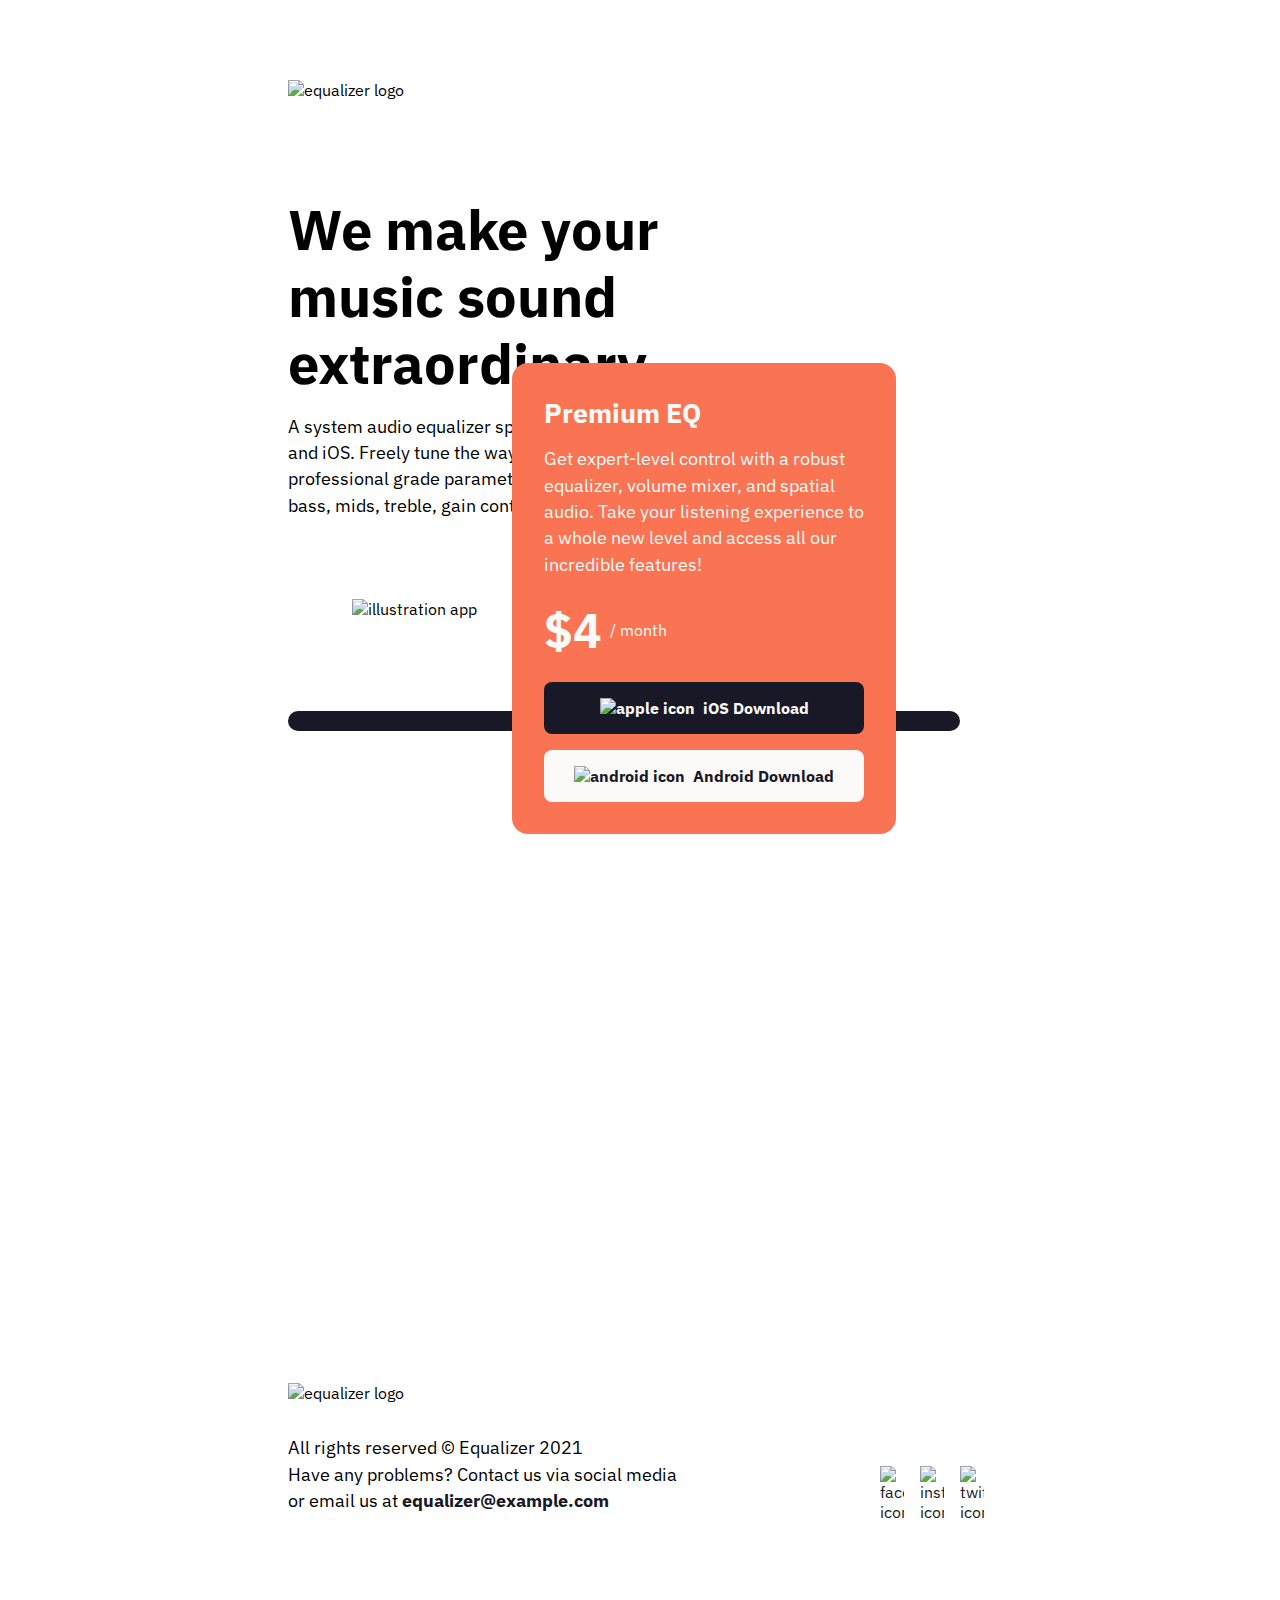
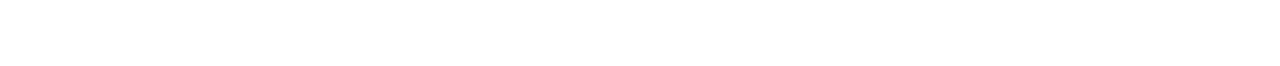
==== index.html @ f79d1f1d "move index.html and style.css files from public folder to root folder" ====
<!DOCTYPE html>
<html lang="en">
<head>
  <meta charset="UTF-8">
  <meta name="viewport" content="width=device-width, initial-scale=1.0">
  <link rel="stylesheet" href="style.css">
  <link rel="icon" type="image/png" sizes="32x32" href="./assets/favicon-32x32.png">
  <link rel="preconnect" href="https://fonts.googleapis.com">
  <link rel="preconnect" href="https://fonts.gstatic.com" crossorigin>
  <link href="https://fonts.googleapis.com/css2?family=IBM+Plex+Sans:wght@400;700&display=swap" rel="stylesheet">
  <title>Frontend Mentor | Equalizer landing page</title>
</head>
<body class="content">
  <div class="container">
    <header class="top-section">
      <img class="main-logo" src="./assets/logo.svg" alt="equalizer logo">
      <h1 class="main-title">We make your music sound extraordinary.</h1>
      <p class="main-title-description"> A system audio equalizer specifically designed for Android and iOS. Freely tune the 
        way your music sounds with a professional grade parametric EQ & volume mixer. Control 
        bass, mids, treble, gain control, reverb, and more!</p>
    </header>

    <main>
      <section class="main-section">
        <div class="mobile-app bg-primary-dark">
          <img class="main-image-app" src="./assets/illustration-app.png" alt="illustration app">
        </div>
        <div class="subscription-section bg-primary-coral">
        <h2 class="subscription-title">Premium EQ</h2>

          <p class="subscription-description">Get expert-level control with a robust equalizer, volume mixer, and spatial audio. Take 
            your listening experience to a whole new level and access all our incredible features!</p>

          <p class="subscription-availability"><span class="subscription-price">$4</span> / month</p>

          <button class="btn ios btn-bg-dark" type="button"><img class="icon" src="./assets/icon-apple.svg" alt="apple icon">iOS Download</button>
          <button class="btn android btn-bg-white" type="button"><img class="icon" src="./assets/icon-android.svg" alt="android icon">Android Download</button>
          </div>
      </section>
    </main>
    
    <footer class="bottom-section">
      <img class="main-logo" src="./assets/logo.svg" alt="equalizer logo">
      <div>
        <p class="copyright">All rights reserved © Equalizer 2021</p>
        <p class="contact-us">Have any problems? Contact us via social media or email us at <span class="contact-us-email">equalizer@example.com</span></p>
      </div>
      <div class="social-links">
        <img src="./assets/icon-facebook.svg" alt="facebook icon">
        <img src="./assets/icon-instagram.svg" alt="instagram icon">
        <img src="./assets/icon-twitter.svg" alt="twitter icon">
      </div>
    </footer>
  </div>
</body>
</html>
---- style.css ----
*, *::after, *::before {
    box-sizing: border-box;
    margin: 0;
}

body{
    font-family: 'IBM Plex Sans', sans-serif;
}

p{
    line-height: 1.5;
}

.bg-primary-dark{
    background-color: #191826;
}

.bg-primary-coral{
    background-color: #FA7453;
}

.btn-bg-dark{
    background-color: #191826;
    color: #FCFAF9;
}

.btn-bg-white{
    background-color: #FCFAF9;
    color: #191826;
}

.content{
    min-height: 100svh;
    display: flex;
    flex-direction: column;
    justify-content: center;
    align-items: center;
}

.container{
    background: url("./assets/bg-main-mobile.png") top left no-repeat; 
    background-position-y: -15rem;
    width: 23.4rem;
    display: flex;
    flex-direction: column;
    justify-content: flex-start;
    align-items: center;
    gap: 2rem;
}

.main-logo{
    width: 10rem;
    object-fit: cover;
    margin-bottom: 2rem;
}

.top-section{
    display: flex;
    flex-direction: column;
    justify-content: center;
    align-items: flex-start;
    gap: 1rem;
    padding: 1.5rem;
    margin-bottom: 7rem;
}

.main-section{
    height: 56.5rem;
}

.mobile-app{
    background-image: url("./assets/bg-pattern-2.svg");
    background-repeat: no-repeat;
    background-position: top center;
    border-radius: 1rem;
}

.main-title{
    font-size: 2.5rem;
    line-height: 1.2;
}

.main-image-app{
    max-width: 15rem;
    object-fit: cover;
    position: relative;
    bottom: 7rem;
    left: 4rem;
}

.subscription-section{
    max-width: 24rem;
    position: relative;
    display: flex;
    flex-direction: column;
    justify-content: flex-start;
    gap: 1rem;
    padding: 2rem;
    color: #FCFAF9;
    border-radius: 1rem;
    bottom: 4rem;
}

.subscription-title{
    font-size: 1.7rem;
}

.subscription-description{
    font-size: 1.1rem;
}

.subscription-availability{
    display: flex;
    justify-content: flex-start;
    align-items: center;
}

.subscription-price{
    font-size: 3rem;
    font-weight: 700;
    margin-right: 0.5rem;
}

.btn{
    display: flex;
    justify-content: center;
    align-items: center;
    padding: 1rem 0rem;
    border-radius: 0.5rem;
    border: none;
    font-family: 'IBM Plex Sans', sans-serif;
    font-size: 1rem;
    font-weight: 700;
}

.icon{
    margin-right: 0.5rem;
}

footer{
    display: flex;
    flex-direction: column;
    justify-content: flex-start;
    align-items: flex-start;
    padding: 1.5rem;
}

footer > .main-logo{
    margin-bottom: 2rem;
}

.copyright,
.contact-us{
    font-size: 1.1rem;
    margin: 0;
}

.contact-us-email{
    font-weight: 700;
    color: #191826;
}

.social-links{
    margin-top: 3rem;
    display: flex;
    justify-content: flex-start;
    align-items: center;
    gap: 1rem;
}

.social-links img{
    width: 1.5rem;
    color: #191826;
}

@media (min-width: 48em){

    .content{
        min-height: 100vh;
        flex-direction: row;
    }

    .container{
        background: url("./assets/bg-main-tablet.png") top right no-repeat;
        background-position-y: -20em;
        background-position-x: -25em;
        width: 48em;
        justify-content: center;
        align-items: flex-start;
        padding: 0rem 2em;
        margin-bottom: 3em;
    }

    .top-section{
        padding: 0rem;
        width: 45em;
        background: url("./assets/bg-pattern-1.svg") top right no-repeat;
        background-size: 18em;
        background-position-x: 30em;
        background-position-y: -2em;
        margin-bottom: 10em;
    }

    .top-section > .main-logo{
        margin: 5em 0em;
    }

    .main-title{
        width: 8em;
        font-size: 3.5em;
    }

    .main-title-description{
        width: 28.5em;
        font-size: 1.1em;
    }

    .mobile-app{
        background-position-y: -1em;
        background-size: 13.5em;
        width: 42em;
        z-index: -1;
        position: relative;
    }

    .main-image-app{
        z-index: 0;
        position: relative;
    }

    .subscription-section{
        z-index: 1;
        position: relative;
        bottom: 23em;
        left: 14em;
    }

    .main-section{
        height: 40em;
    }

    footer{
        padding: 0;
    }

    .contact-us{
        width: 23em;
    }

    .social-links{
        position: relative;
        bottom: 6em;
        left: 37em;
    }

}

@media (min-width: 90em){
    .container{
        background: url("./assets/bg-main-desktop.png") top right no-repeat;
        background-position-x: -20em;
        background-position-y: -15em;
        width: 90em;
        padding: 0em 5em;
    }

    .top-section{
        width: 85em;
        background-size: 19em;
        background-position-x: 66em;
        background-position-y: -2.5em;
        margin-bottom: 20em;
    }

    .main-title{
        width: 12em;
        font-size: 6em;
    }

    .main-title-description{
        width: 43em;
        font-size: 1.4em;
    }

    .main-section{
        height: 45em;
        margin-bottom: 5em;
    }

    .mobile-app{
        width: 75em;
        background-size: 23em;
        background-position-x: 21.3em;
        background-position-y: -5em;
    }

    .main-image-app{
        left: 7em;
        bottom: 11em;
        max-width: 20em;
    }

    .subscription-section{
        left: 40em;
        max-width: 25em;
        height: 36em;
        bottom: 32em;
        padding: 2.5em;
    }

    .subscription-title{
        font-size: 2.5em;
    }

    .subscription-description{
        font-size: 1.2em;
    }

    .subscription-price{
        font-size: 4em;
    }

    .subscription-availability{
        font-size: 1.2em;
    }

    .btn{
        font-size: 1.2em;
    }

    .ios:hover{
        background-color: #66E2DC;
    }

    .android:hover{
        background-color: #FFB964;
    }

    footer{
        flex-direction: row;
        justify-content: center;
        align-items: center;
        gap: 10em;
    }

    footer > .main-logo{
        margin-bottom: 0;
        align-self: flex-start;
    }

    .social-links{
        top: 0;
        left: 0;
        margin-top: 0;
        margin-left: 15em;
    }

    .social-links > img:hover{
        fill: #FA7453;
    }
}
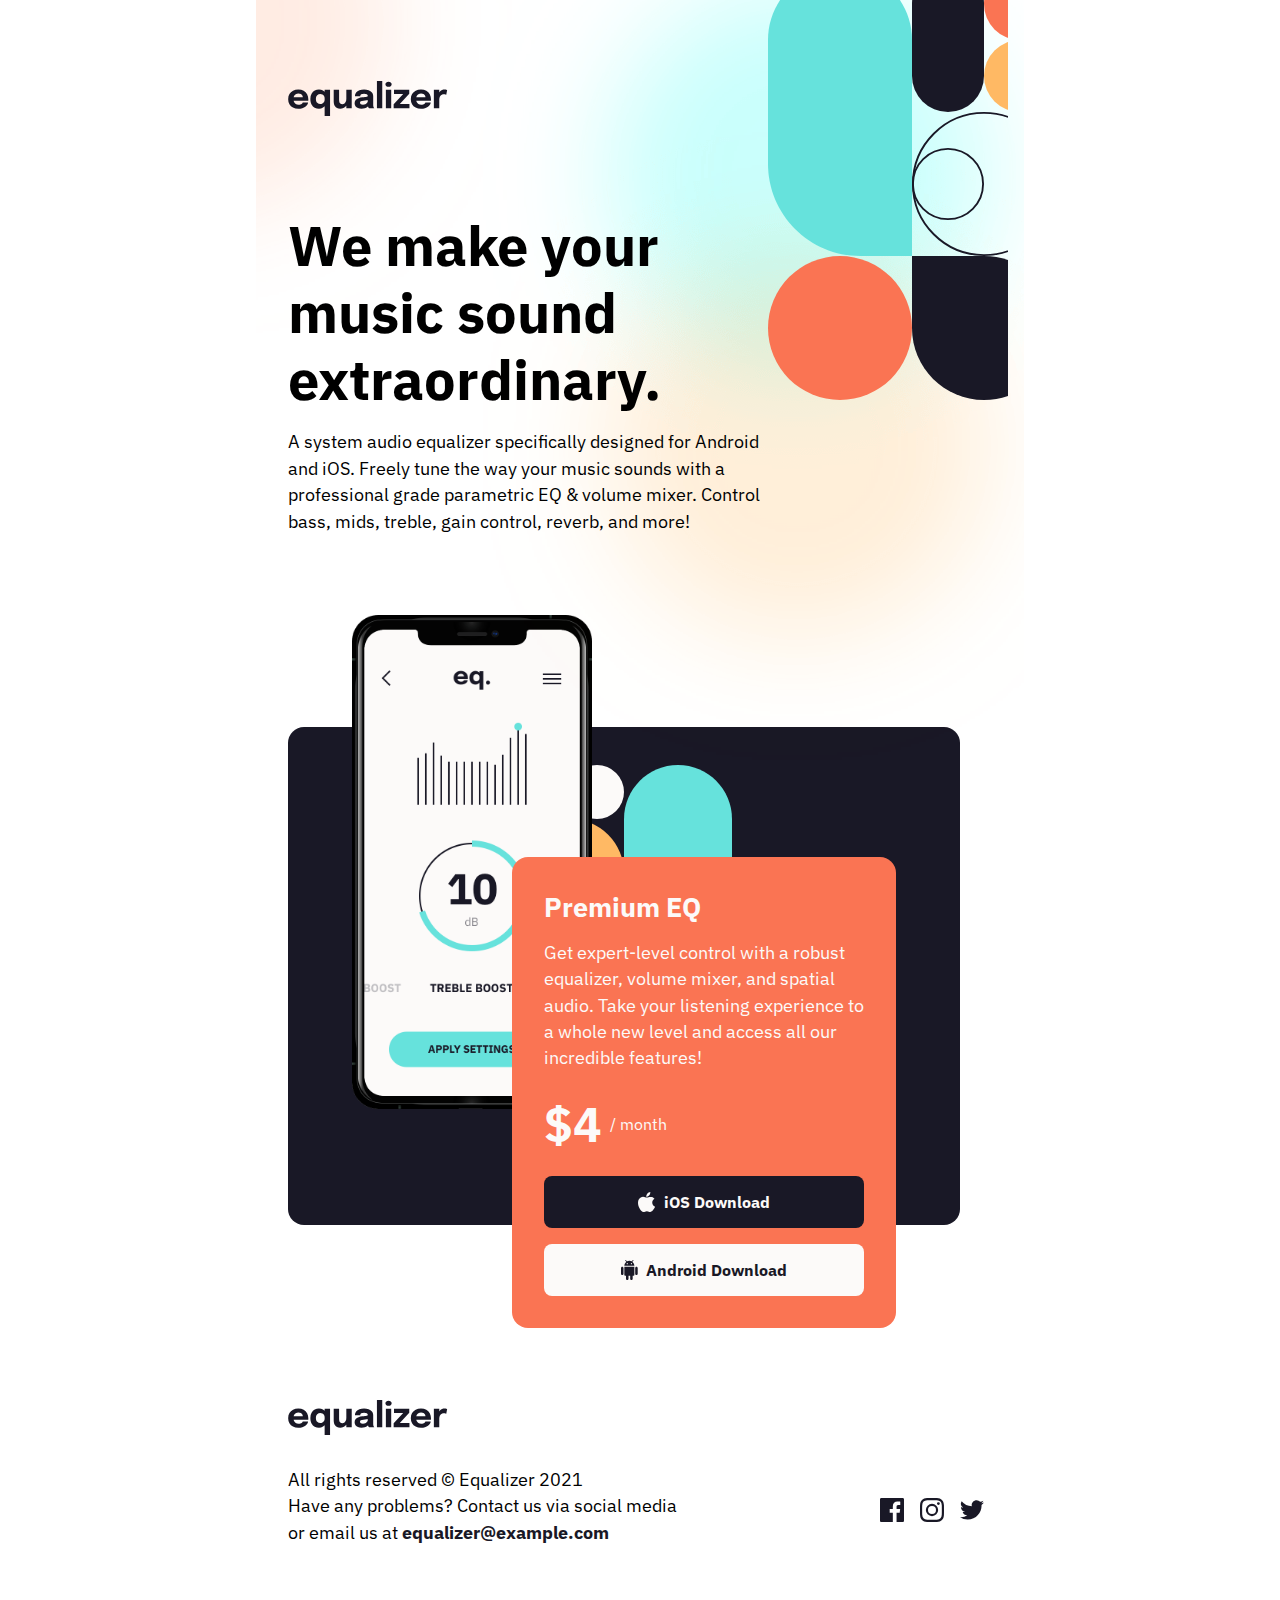
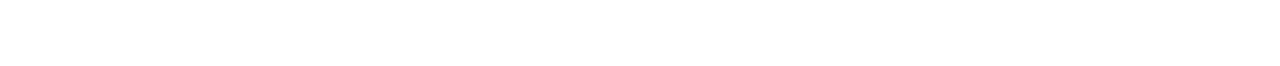
==== commit 4e54d0ab: "modify image direct path" ====
--- a/index.html
+++ b/index.html
@@ -13,7 +13,7 @@
 <body class="content">
   <div class="container">
     <header class="top-section">
-      <img class="main-logo" src="./assets/logo.svg" alt="equalizer logo">
+      <img class="main-logo" src="./public/assets/logo.svg" alt="equalizer logo">
       <h1 class="main-title">We make your music sound extraordinary.</h1>
       <p class="main-title-description"> A system audio equalizer specifically designed for Android and iOS. Freely tune the 
         way your music sounds with a professional grade parametric EQ & volume mixer. Control 
@@ -23,7 +23,7 @@
     <main>
       <section class="main-section">
         <div class="mobile-app bg-primary-dark">
-          <img class="main-image-app" src="./assets/illustration-app.png" alt="illustration app">
+          <img class="main-image-app" src="./public/assets/illustration-app.png" alt="illustration app">
         </div>
         <div class="subscription-section bg-primary-coral">
         <h2 class="subscription-title">Premium EQ</h2>
@@ -33,22 +33,22 @@
 
           <p class="subscription-availability"><span class="subscription-price">$4</span> / month</p>
 
-          <button class="btn ios btn-bg-dark" type="button"><img class="icon" src="./assets/icon-apple.svg" alt="apple icon">iOS Download</button>
-          <button class="btn android btn-bg-white" type="button"><img class="icon" src="./assets/icon-android.svg" alt="android icon">Android Download</button>
+          <button class="btn ios btn-bg-dark" type="button"><img class="icon" src="./public/assets/icon-apple.svg" alt="apple icon">iOS Download</button>
+          <button class="btn android btn-bg-white" type="button"><img class="icon" src="./public/assets/icon-android.svg" alt="android icon">Android Download</button>
           </div>
       </section>
     </main>
     
     <footer class="bottom-section">
-      <img class="main-logo" src="./assets/logo.svg" alt="equalizer logo">
+      <img class="main-logo" src="./public/assets/logo.svg" alt="equalizer logo">
       <div>
         <p class="copyright">All rights reserved © Equalizer 2021</p>
         <p class="contact-us">Have any problems? Contact us via social media or email us at <span class="contact-us-email">equalizer@example.com</span></p>
       </div>
       <div class="social-links">
-        <img src="./assets/icon-facebook.svg" alt="facebook icon">
-        <img src="./assets/icon-instagram.svg" alt="instagram icon">
-        <img src="./assets/icon-twitter.svg" alt="twitter icon">
+        <img src="./public/assets/icon-facebook.svg" alt="facebook icon">
+        <img src="./public/assets/icon-instagram.svg" alt="instagram icon">
+        <img src="./public/assets/icon-twitter.svg" alt="twitter icon">
       </div>
     </footer>
   </div>
--- a/style.css
+++ b/style.css
@@ -38,7 +38,7 @@
 }
 
 .container{
-    background: url("./assets/bg-main-mobile.png") top left no-repeat; 
+    background: url("./public/assets/bg-main-mobile.png") top left no-repeat; 
     background-position-y: -15rem;
     width: 23.4rem;
     display: flex;
@@ -69,7 +69,7 @@
 }
 
 .mobile-app{
-    background-image: url("./assets/bg-pattern-2.svg");
+    background-image: url("./public/assets/bg-pattern-2.svg");
     background-repeat: no-repeat;
     background-position: top center;
     border-radius: 1rem;
@@ -181,7 +181,7 @@
     }
 
     .container{
-        background: url("./assets/bg-main-tablet.png") top right no-repeat;
+        background: url("./public/assets/bg-main-tablet.png") top right no-repeat;
         background-position-y: -20em;
         background-position-x: -25em;
         width: 48em;
@@ -194,7 +194,7 @@
     .top-section{
         padding: 0rem;
         width: 45em;
-        background: url("./assets/bg-pattern-1.svg") top right no-repeat;
+        background: url("./public/assets/bg-pattern-1.svg") top right no-repeat;
         background-size: 18em;
         background-position-x: 30em;
         background-position-y: -2em;
@@ -257,7 +257,7 @@
 
 @media (min-width: 90em){
     .container{
-        background: url("./assets/bg-main-desktop.png") top right no-repeat;
+        background: url("./public/assets/bg-main-desktop.png") top right no-repeat;
         background-position-x: -20em;
         background-position-y: -15em;
         width: 90em;
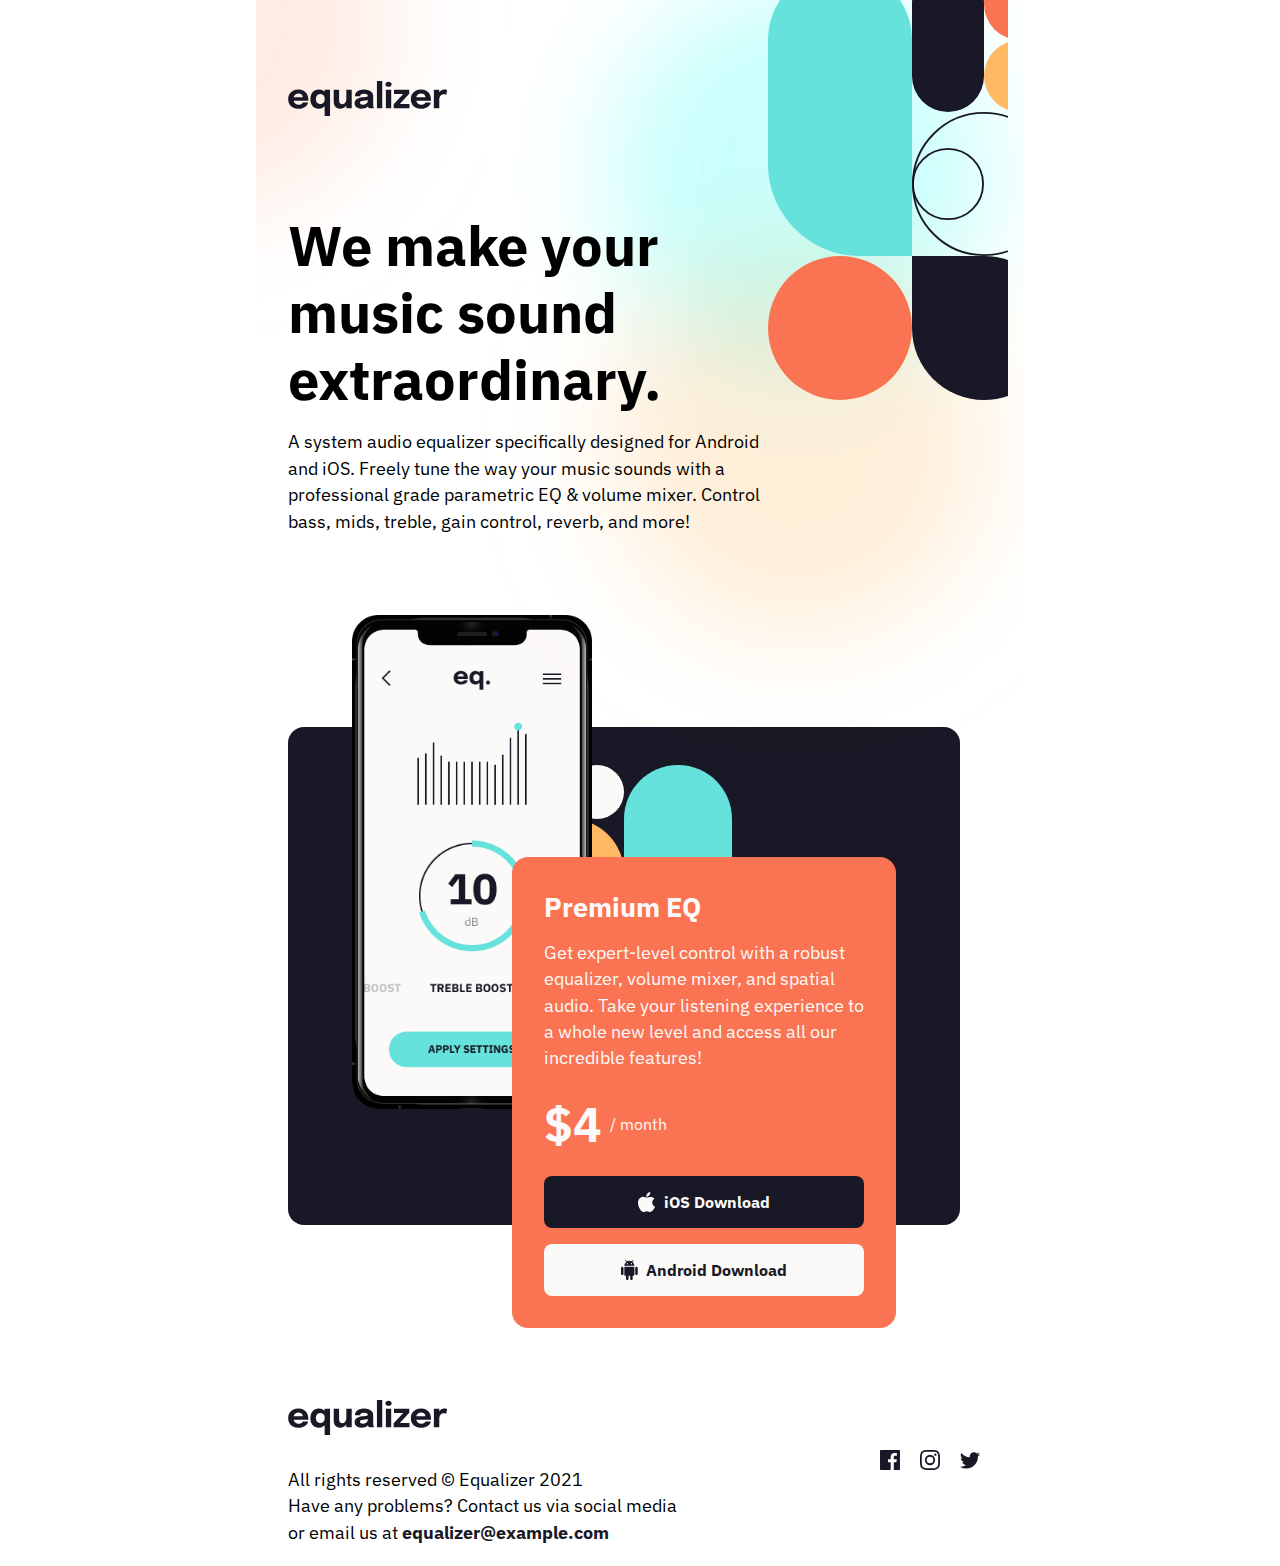
==== commit ca12121d: "replace social links image icons with svgs icons" ====
--- a/index.html
+++ b/index.html
@@ -46,9 +46,9 @@
         <p class="contact-us">Have any problems? Contact us via social media or email us at <span class="contact-us-email">equalizer@example.com</span></p>
       </div>
       <div class="social-links">
-        <img src="./public/assets/icon-facebook.svg" alt="facebook icon">
-        <img src="./public/assets/icon-instagram.svg" alt="instagram icon">
-        <img src="./public/assets/icon-twitter.svg" alt="twitter icon">
+        <svg width="20" height="20" xmlns="http://www.w3.org/2000/svg"><path d="M18.896 0H1.104C.494 0 0 .494 0 1.104v17.793C0 19.506.494 20 1.104 20h9.58v-7.745H8.076V9.237h2.606V7.01c0-2.583 1.578-3.99 3.883-3.99 1.104 0 2.052.082 2.329.119v2.7h-1.598c-1.254 0-1.496.597-1.496 1.47v1.928h2.989l-.39 3.018h-2.6V20h5.098c.608 0 1.102-.494 1.102-1.104V1.104C20 .494 19.506 0 18.896 0Z" fill="#191826"/></svg>
+        <svg width="20" height="20" xmlns="http://www.w3.org/2000/svg"><path d="M10 1.802c2.67 0 2.987.01 4.042.059 2.71.123 3.975 1.409 4.099 4.099.048 1.054.057 1.37.057 4.04 0 2.672-.01 2.988-.057 4.042-.124 2.687-1.387 3.975-4.1 4.099-1.054.048-1.37.058-4.041.058-2.67 0-2.987-.01-4.04-.058-2.718-.124-3.977-1.416-4.1-4.1-.048-1.054-.058-1.37-.058-4.041 0-2.67.01-2.986.058-4.04.124-2.69 1.387-3.977 4.1-4.1 1.054-.048 1.37-.058 4.04-.058ZM10 0C7.284 0 6.944.012 5.877.06 2.246.227.227 2.242.061 5.877.01 6.944 0 7.284 0 10s.012 3.057.06 4.123c.167 3.632 2.182 5.65 5.817 5.817 1.067.048 1.407.06 4.123.06s3.057-.012 4.123-.06c3.629-.167 5.652-2.182 5.816-5.817.05-1.066.061-1.407.061-4.123s-.012-3.056-.06-4.122C19.777 2.249 17.76.228 14.124.06 13.057.01 12.716 0 10 0Zm0 4.865a5.135 5.135 0 1 0 0 10.27 5.135 5.135 0 0 0 0-10.27Zm0 8.468a3.333 3.333 0 1 1 0-6.666 3.333 3.333 0 0 1 0 6.666Zm5.338-9.87a1.2 1.2 0 1 0 0 2.4 1.2 1.2 0 0 0 0-2.4Z" fill="#191826"/></svg>
+        <svg width="20" height="17" xmlns="http://www.w3.org/2000/svg"><path d="M20 2.172a8.192 8.192 0 0 1-2.357.646 4.11 4.11 0 0 0 1.805-2.27 8.22 8.22 0 0 1-2.606.996A4.096 4.096 0 0 0 13.847.248c-2.65 0-4.596 2.472-3.998 5.037A11.648 11.648 0 0 1 1.392 1a4.109 4.109 0 0 0 1.27 5.478 4.086 4.086 0 0 1-1.858-.513c-.045 1.9 1.318 3.679 3.291 4.075a4.113 4.113 0 0 1-1.853.07 4.106 4.106 0 0 0 3.833 2.849A8.25 8.25 0 0 1 0 14.658a11.616 11.616 0 0 0 6.29 1.843c7.618 0 11.923-6.434 11.663-12.205A8.354 8.354 0 0 0 20 2.172Z" fill="#191826"/></svg>
       </div>
     </footer>
   </div>
--- a/style.css
+++ b/style.css
@@ -9,6 +9,10 @@
 
 p{
     line-height: 1.5;
+}
+
+svg{
+    width: 1.5rem;
 }
 
 .bg-primary-dark{
@@ -168,9 +172,8 @@
     gap: 1rem;
 }
 
-.social-links img{
-    width: 1.5rem;
-    color: #191826;
+.social-links svg path{
+    fill: #191826;
 }
 
 @media (min-width: 48em){
@@ -188,7 +191,6 @@
         justify-content: center;
         align-items: flex-start;
         padding: 0rem 2em;
-        margin-bottom: 3em;
     }
 
     .top-section{
@@ -241,6 +243,7 @@
 
     footer{
         padding: 0;
+        
     }
 
     .contact-us{
@@ -251,6 +254,7 @@
         position: relative;
         bottom: 6em;
         left: 37em;
+        margin-top: 0;
     }
 
 }
@@ -262,6 +266,7 @@
         background-position-y: -15em;
         width: 90em;
         padding: 0em 5em;
+        margin-bottom: 2em;
     }
 
     .top-section{
@@ -355,7 +360,7 @@
         margin-left: 15em;
     }
 
-    .social-links > img:hover{
+    .social-links svg path:hover{
         fill: #FA7453;
     }
 }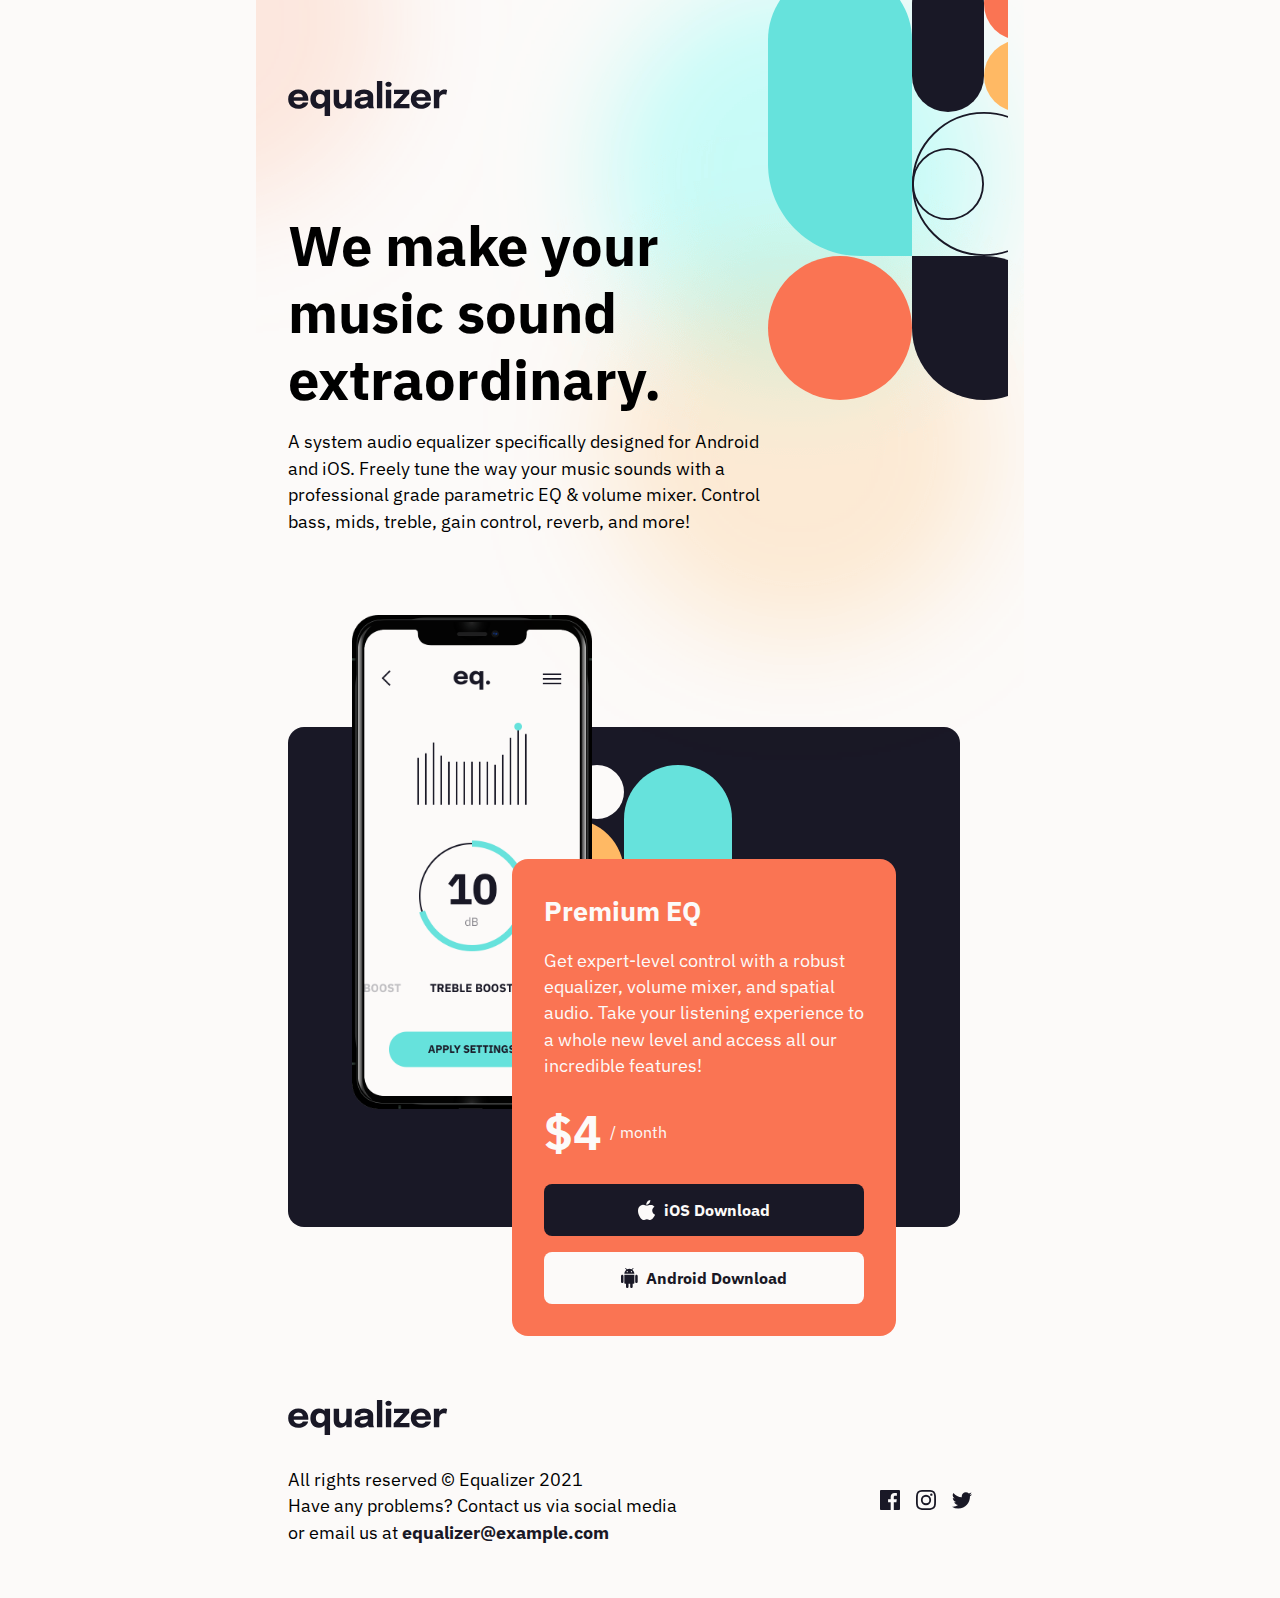
==== commit 7350a773: "replace font family to external css file" ====
--- a/index.html
+++ b/index.html
@@ -5,9 +5,6 @@
   <meta name="viewport" content="width=device-width, initial-scale=1.0">
   <link rel="stylesheet" href="style.css">
   <link rel="icon" type="image/png" sizes="32x32" href="./assets/favicon-32x32.png">
-  <link rel="preconnect" href="https://fonts.googleapis.com">
-  <link rel="preconnect" href="https://fonts.gstatic.com" crossorigin>
-  <link href="https://fonts.googleapis.com/css2?family=IBM+Plex+Sans:wght@400;700&display=swap" rel="stylesheet">
   <title>Frontend Mentor | Equalizer landing page</title>
 </head>
 <body class="content">
--- a/style.css
+++ b/style.css
@@ -1,19 +1,17 @@
+@import url('https://fonts.googleapis.com/css2?family=IBM+Plex+Sans:wght@400;700&display=swap');
+
 *, *::after, *::before {
     box-sizing: border-box;
     margin: 0;
 }
 
 body{
+    margin: 0;
     font-family: 'IBM Plex Sans', sans-serif;
-}
-
-p{
+    background-color: #FCFAF9;
     line-height: 1.5;
 }
 
-svg{
-    width: 1.5rem;
-}
 
 .bg-primary-dark{
     background-color: #191826;
@@ -243,7 +241,7 @@
 
     footer{
         padding: 0;
-        
+        margin-bottom: 2em;
     }
 
     .contact-us{
@@ -252,7 +250,7 @@
 
     .social-links{
         position: relative;
-        bottom: 6em;
+        bottom: 3.5em;
         left: 37em;
         margin-top: 0;
     }
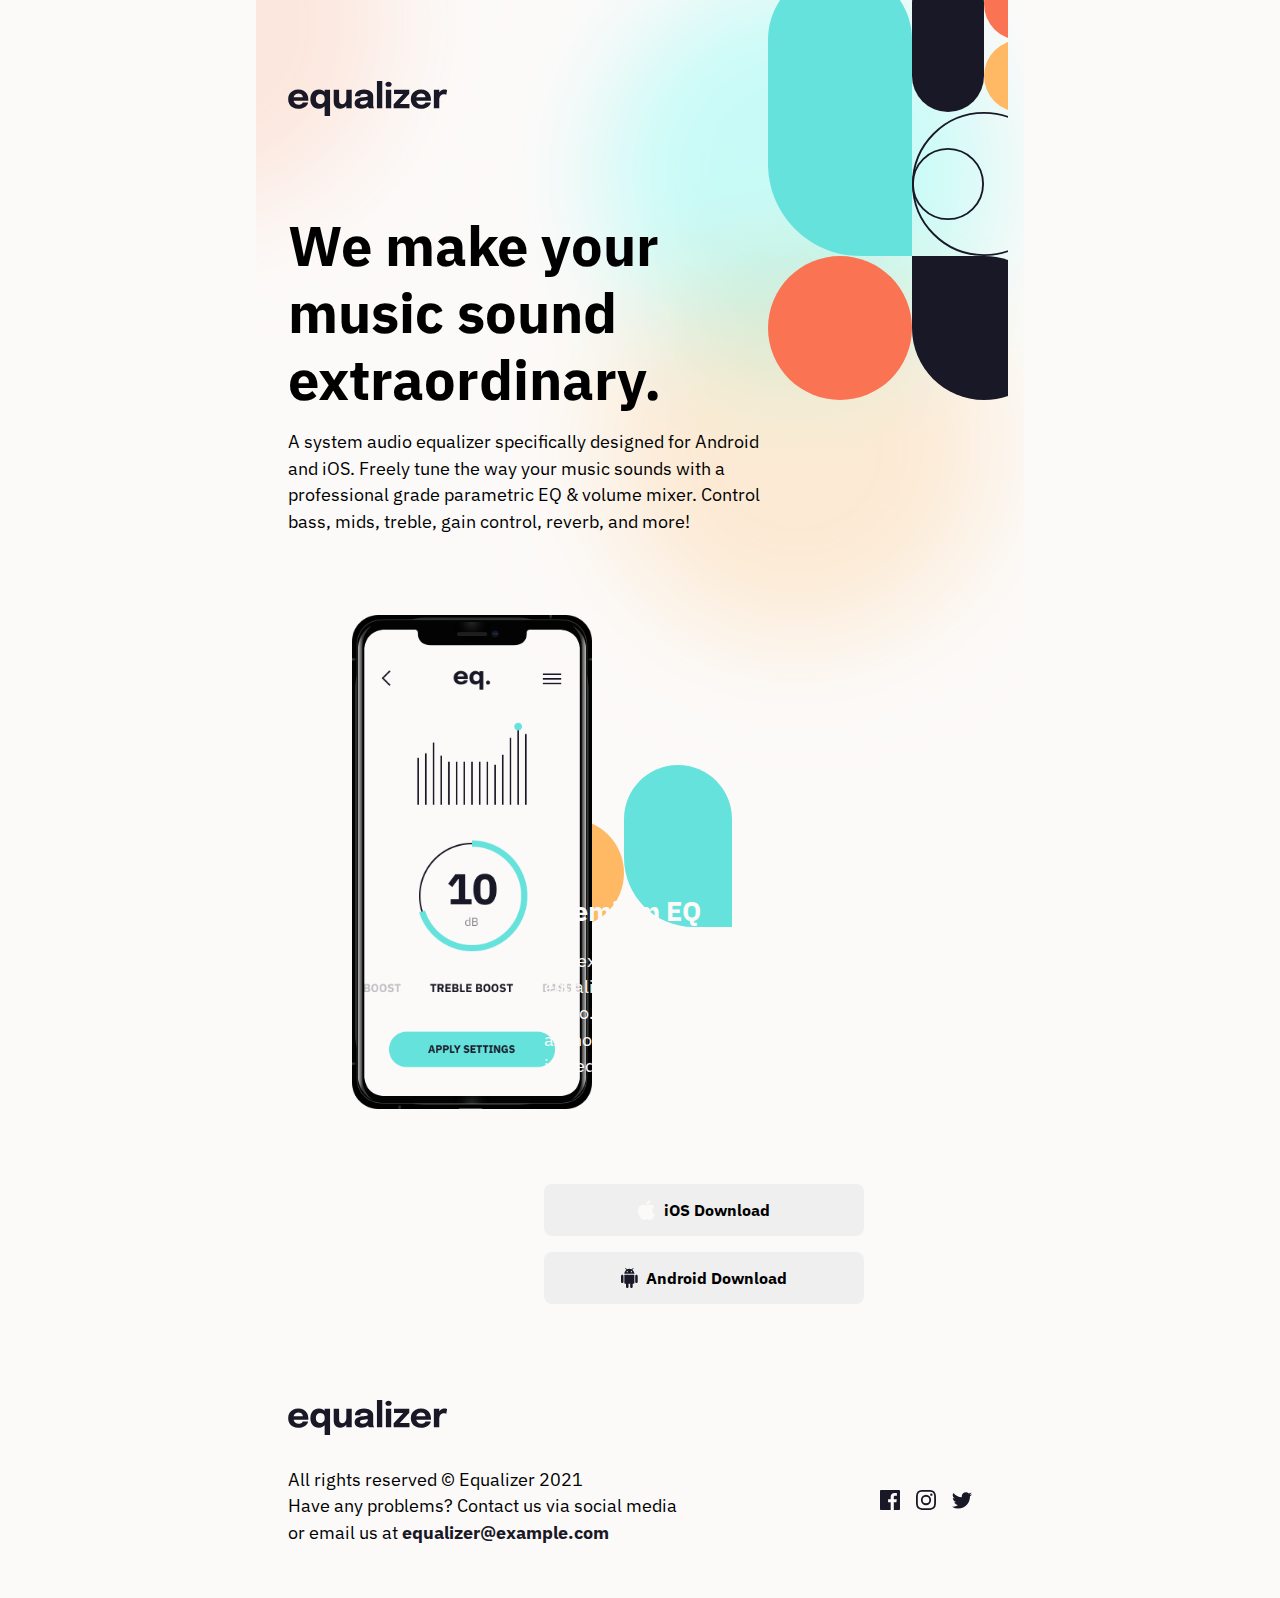
==== commit 9579abe2: "remove color classes from them markup and css" ====
--- a/index.html
+++ b/index.html
@@ -19,10 +19,10 @@
 
     <main>
       <section class="main-section">
-        <div class="mobile-app bg-primary-dark">
+        <div class="mobile-app">
           <img class="main-image-app" src="./public/assets/illustration-app.png" alt="illustration app">
         </div>
-        <div class="subscription-section bg-primary-coral">
+        <div class="subscription-section">
         <h2 class="subscription-title">Premium EQ</h2>
 
           <p class="subscription-description">Get expert-level control with a robust equalizer, volume mixer, and spatial audio. Take 
@@ -30,8 +30,8 @@
 
           <p class="subscription-availability"><span class="subscription-price">$4</span> / month</p>
 
-          <button class="btn ios btn-bg-dark" type="button"><img class="icon" src="./public/assets/icon-apple.svg" alt="apple icon">iOS Download</button>
-          <button class="btn android btn-bg-white" type="button"><img class="icon" src="./public/assets/icon-android.svg" alt="android icon">Android Download</button>
+          <button class="btn ios" type="button"><img class="icon" src="./public/assets/icon-apple.svg" alt="apple icon">iOS Download</button>
+          <button class="btn android" type="button"><img class="icon" src="./public/assets/icon-android.svg" alt="android icon">Android Download</button>
           </div>
       </section>
     </main>
--- a/style.css
+++ b/style.css
@@ -1,4 +1,20 @@
 @import url('https://fonts.googleapis.com/css2?family=IBM+Plex+Sans:wght@400;700&display=swap');
+
+:root{
+    --clr-primary: #191826;
+    --clr-secondary:#FA7453;
+    --clr-accent:#FCFAF9;
+
+    --ff-primary:'IBM Plex Sans', sans-serif;
+
+    --fw-normal: 400;
+    --fw-bold: 700;
+
+    --fs-default: 1rem;
+    --fs-h1: 2.5rem;
+    --fs-h2:1.7rem;
+
+}
 
 *, *::after, *::before {
     box-sizing: border-box;
@@ -12,24 +28,6 @@
     line-height: 1.5;
 }
 
-
-.bg-primary-dark{
-    background-color: #191826;
-}
-
-.bg-primary-coral{
-    background-color: #FA7453;
-}
-
-.btn-bg-dark{
-    background-color: #191826;
-    color: #FCFAF9;
-}
-
-.btn-bg-white{
-    background-color: #FCFAF9;
-    color: #191826;
-}
 
 .content{
     min-height: 100svh;
